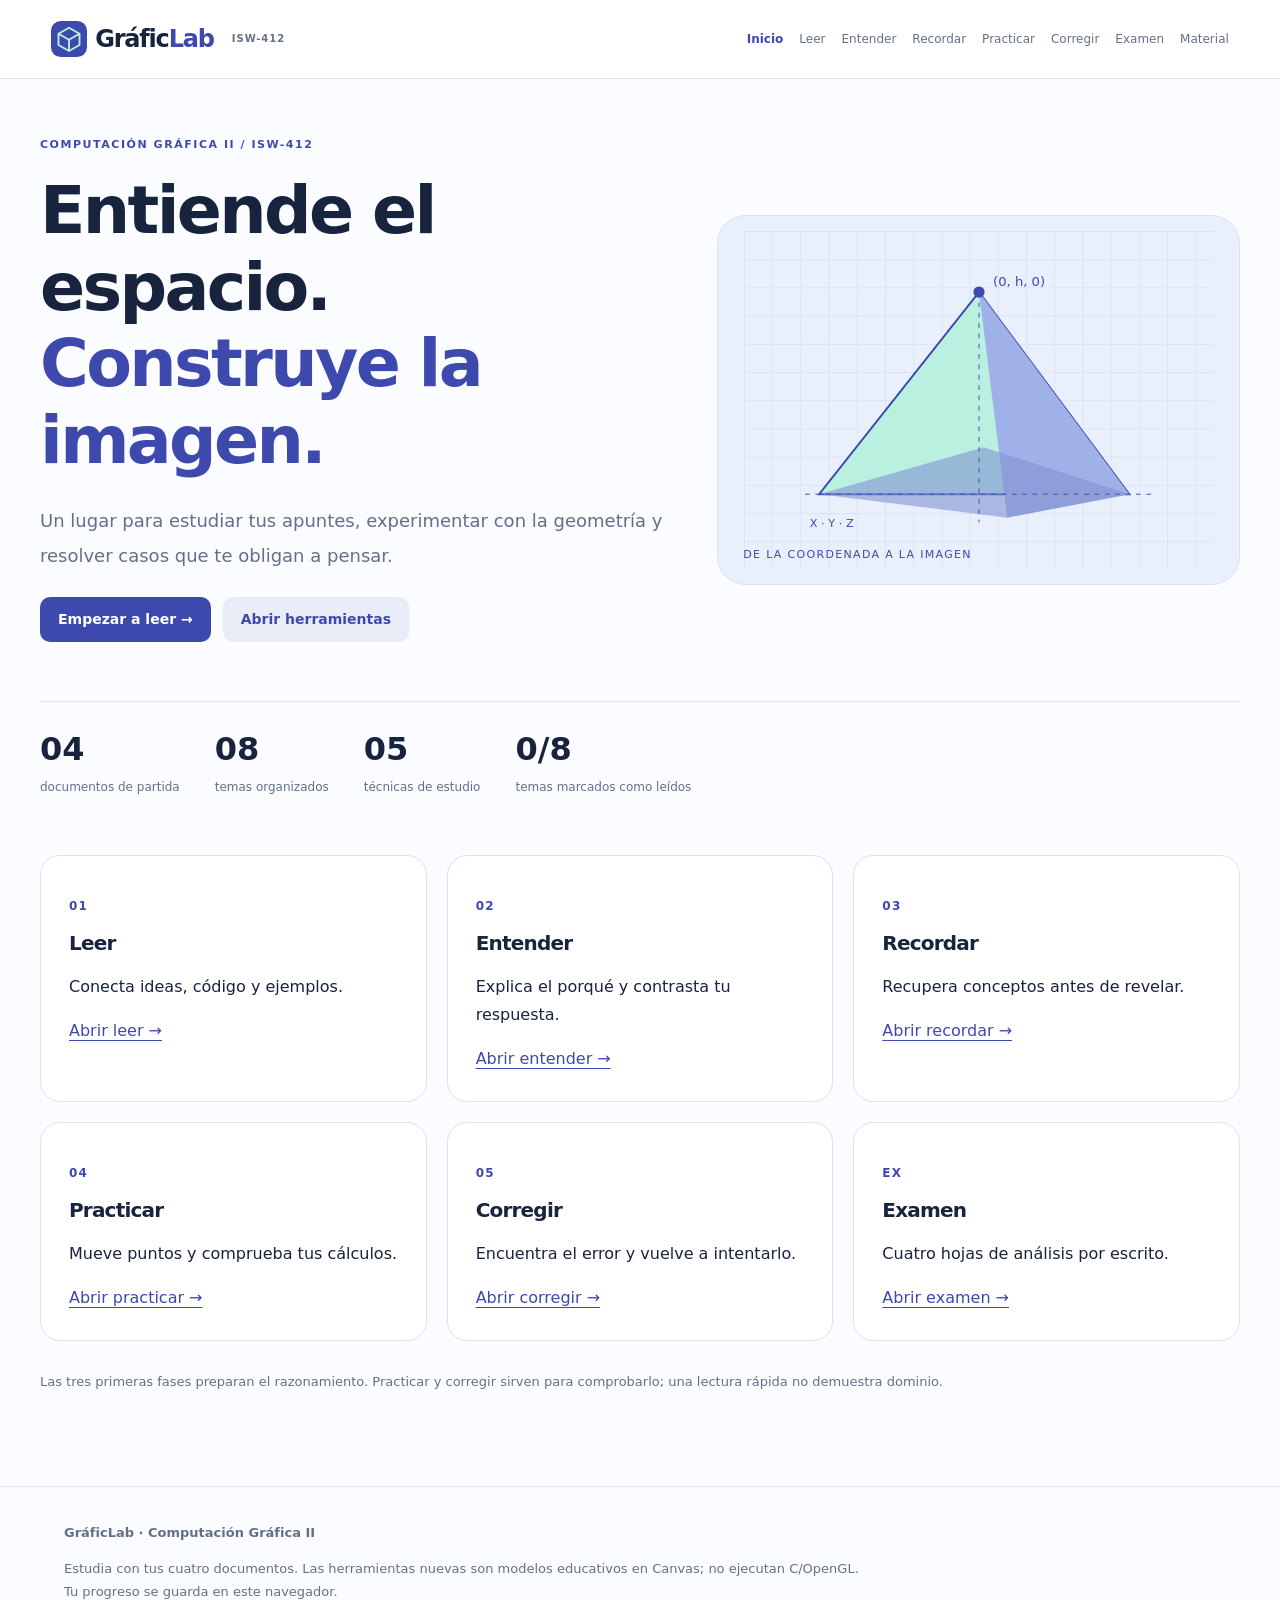
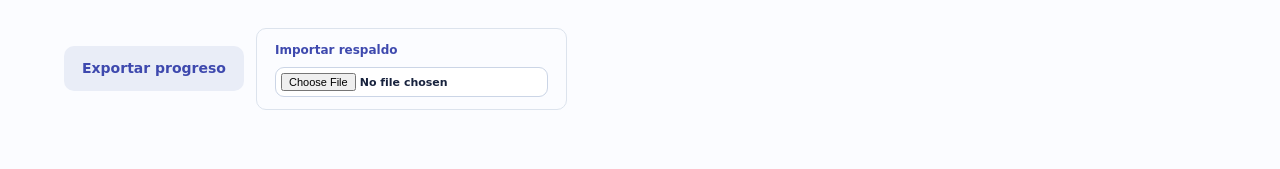
==== index.html @ 826cdf55 "first commit" ====
<!doctype html><html lang="es"><head><meta charset="utf-8"><meta name="viewport" content="width=device-width,initial-scale=1"><meta name="robots" content="noindex,nofollow"><title>Inicio · GráficLab</title><meta name="description" content="Estudio activo de Computación Gráfica II: OpenGL, vectores, matrices, proyecciones y profundidad."><link rel="icon" href="assets/mark.svg"><link rel="stylesheet" href="assets/style.css"><script type="module" src="js/app.js"></script></head><body data-page="index"><a class="skip" href="#main">Saltar al contenido</a><header class="top"><a class="brand" href="index.html"><img src="assets/mark.svg" width="36" height="36" alt="">Gráfic<span>Lab</span><small>ISW-412</small></a><nav aria-label="Estudio"><a href="index.html" aria-current="page">Inicio</a><a href="leer.html">Leer</a><a href="entender.html">Entender</a><a href="recordar.html">Recordar</a><a href="practicar.html">Practicar</a><a href="corregir.html">Corregir</a><a href="examen.html">Examen</a><a href="material.html">Material</a></nav></header><main id="main" tabindex="-1"></main><footer><strong>GráficLab · Computación Gráfica II</strong><p>Estudia con tus cuatro documentos. Las herramientas nuevas son modelos educativos en Canvas; no ejecutan C/OpenGL. Tu progreso se guarda en este navegador.</p><div class="actions"><button class="quiet" id="backup">Exportar progreso</button><label class="file-button">Importar respaldo<input id="restore" type="file" accept="application/json"></label></div><output id="global-status" role="status"></output></footer></body></html>
---- assets/style.css ----
:root{--ink:#18233e;--muted:#637088;--accent:#3e49ae;--line:#dce3ed;--mint:#b9f0df;--paper:#fbfcff;--soft:#eff2fa}*{box-sizing:border-box}html{scroll-behavior:smooth;scroll-padding-top:110px}body{margin:0;background:var(--paper);color:var(--ink);font:16px/1.75 system-ui,-apple-system,'Segoe UI',sans-serif}h1,h2,h3{line-height:1.15;letter-spacing:-.04em}h1{font-size:clamp(38px,5.2vw,76px);max-width:900px;margin:18px 0 26px;font-weight:760}h2{font-size:30px;margin:10px 0 22px}h3{font-size:20px;line-height:1.4;margin:0 0 14px}em{font-style:normal;color:var(--accent)}a{color:var(--accent);text-underline-offset:4px}.top{position:sticky;top:0;z-index:10;background:#ffffffed;backdrop-filter:blur(12px);border-bottom:1px solid var(--line);padding:18px 4%;display:flex;align-items:center;justify-content:space-between;gap:25px}.brand{display:flex;align-items:center;gap:8px;text-decoration:none;color:var(--ink);font-size:24px;font-weight:800;letter-spacing:-.05em}.brand span{color:var(--accent);margin-left:-8px}.brand small{font-size:10px;color:var(--muted);letter-spacing:.1em;margin-left:10px}.top nav{display:flex;flex-wrap:wrap;gap:16px;font-size:12px}.top nav a{color:var(--muted);text-decoration:none}.top nav a[aria-current]{color:var(--accent);font-weight:800}main{max-width:1360px;margin:0 auto;padding:56px 40px 80px;min-height:70vh}.eyebrow{font-size:11px;letter-spacing:.14em;color:var(--accent);font-weight:800;margin:0}.intro{font-size:18px;color:var(--muted);max-width:780px;line-height:1.9}.hero{display:grid;grid-template-columns:1.2fr 1fr;gap:50px;align-items:center}.hero-art{min-height:370px;background:#eaf0fb;border:1px solid var(--line);border-radius:28px;display:grid;place-items:center;position:relative;overflow:hidden}.hero-art svg{width:92%;max-width:470px}.hero-art small{position:absolute;bottom:20px;left:25px;font-size:11px;letter-spacing:.12em;color:var(--accent)}.actions{display:flex;flex-wrap:wrap;gap:12px;align-items:center;margin:24px 0}button,.button,.file-button{font:inherit;border:0;border-radius:10px;background:var(--accent);color:white;padding:12px 18px;cursor:pointer;font-size:14px;font-weight:600;text-decoration:none;line-height:1.5}button:hover,.button:hover{filter:brightness(.94)}button:disabled{opacity:.5;cursor:not-allowed}.quiet{background:#e9edf7;color:var(--accent)}button:focus-visible,a:focus-visible,summary:focus-visible{outline:3px solid #b28130;outline-offset:4px}input,select,textarea{font:inherit;border:1px solid #cbd5e6;border-radius:9px;padding:11px 13px;background:#fff;color:var(--ink);max-width:100%}label{display:block;font-size:13px}label input:not([type=checkbox]),label select,label textarea{display:block;width:100%;margin-top:8px}textarea{width:100%;min-height:120px;resize:vertical}.grid{display:grid;grid-template-columns:repeat(2,minmax(0,1fr));gap:20px;margin:30px 0}.grid.three{grid-template-columns:repeat(3,minmax(0,1fr))}.panel,.lesson{background:#fff;border:1px solid var(--line);border-radius:20px;padding:28px;min-width:0;margin:22px 0}.grid>.panel{margin:0}.panel p,.lesson p{overflow-wrap:anywhere}.panel small,.muted{color:var(--muted);font-size:13px}.lesson{scroll-margin-top:110px;padding:32px}.lesson .grid{margin:24px 0}.term{padding:22px;background:#f3f5fb;border-radius:14px;min-width:0}.term:nth-child(2n){background:#eff7f5}.term p{font-size:14px;margin-bottom:0}.key{border-left:3px solid var(--accent);padding:18px 22px;background:#f0eefb;border-radius:0 12px 12px 0;font-size:14px}.topic-links{display:flex;flex-wrap:wrap;gap:10px;margin:30px 0}.topic-links a{font-size:12px;padding:8px 13px;background:#edf1f8;border-radius:8px;text-decoration:none}pre{padding:20px;background:#17243d;color:#dcf0fa;border-radius:12px;font:13px/1.85 Consolas,monospace;white-space:pre-wrap;overflow-wrap:anywhere;max-width:100%}details{margin:22px 0;padding:18px;background:#f3f5fa;border:1px solid var(--line);border-radius:12px}summary{cursor:pointer;font-size:14px;font-weight:700}.answer{padding:18px 0 0;font-size:14px;color:#37526a}.note{margin:20px 0}.note summary{color:var(--muted)}.note textarea{margin-top:18px}.stats{display:flex;flex-wrap:wrap;gap:35px;padding:25px 0;margin-top:35px;border-top:1px solid var(--line)}.stats strong{display:block;font-size:32px;line-height:1.4}.stats span{font-size:12px;color:var(--muted)}.step-number{font-size:12px;color:var(--accent);font-weight:800;letter-spacing:.1em}.tool-grid{display:grid;grid-template-columns:minmax(0,1.3fr) minmax(250px,1fr);gap:26px;align-items:start}.canvas-wrap{background:#eef2fa;border:1px solid var(--line);border-radius:18px;overflow:hidden}canvas{display:block;width:100%;height:auto}output{display:block;font-size:14px;line-height:1.8;white-space:pre-line}.tool-controls label{margin:15px 0}.tool-controls input[type=range]{width:100%;accent-color:var(--accent)}.tool-controls output{padding:16px;background:#edf5f3;border-radius:12px;margin-top:18px}.flash{width:100%;min-height:280px;text-align:left;background:linear-gradient(130deg,#eef0fc,#e3f5ef);color:var(--ink);padding:35px;border:1px solid #cddbdc;font-size:25px;font-weight:650;line-height:1.5}.flash small{display:block;font-size:12px;font-weight:400;margin-top:24px}.case textarea{margin-top:15px}.rating{display:flex;gap:10px;flex-wrap:wrap}.badge{display:inline-block;background:#e6f0eb;color:#306453;border-radius:7px;padding:4px 9px;font-size:11px}.frame{width:100%;height:690px;border:1px solid var(--line);border-radius:14px;background:white}.question{border-top:1px solid var(--line);padding:25px 0}.options{display:grid;gap:10px}.options button{text-align:left;background:#eff2fa;color:var(--ink)}.feedback{padding:18px;background:#ecf5ef;border-radius:10px;margin-top:16px}.file-button{background:transparent;color:var(--accent);border:1px solid var(--line);font-size:12px}.file-button input{display:block;font-size:11px;width:190px;padding:5px;margin-top:8px}footer{border-top:1px solid var(--line);padding:35px 5%;font-size:13px;color:var(--muted)}footer p{max-width:800px}.skip{position:fixed;top:-70px;left:20px;z-index:100;background:#fff;padding:10px}.skip:focus{top:10px}.exam-page{background:#fff;border:1px solid var(--line);padding:35px;border-radius:18px;margin:30px 0}.exam-meta{display:flex;flex-wrap:wrap;gap:20px;font-size:12px}.print-answer{display:none}
@media(max-width:1000px){.top{align-items:flex-start;flex-direction:column;gap:12px}.top nav{gap:14px}.hero{grid-template-columns:1fr}.hero-art{min-height:280px}.grid.three{grid-template-columns:repeat(2,minmax(0,1fr))}.tool-grid{grid-template-columns:1fr}.top .brand{font-size:22px}}
@media(max-width:600px){main{padding:32px 20px 55px}.grid,.grid.three{grid-template-columns:1fr}.panel,.lesson,.exam-page{padding:22px}h2{font-size:26px}.intro{font-size:16px}.top{padding:14px 20px}.brand small{display:none}.top nav{font-size:11px;gap:12px}.hero-art{min-height:240px}.flash{padding:25px;font-size:22px}.frame{height:560px}.tool-grid{gap:18px}}
@media(prefers-reduced-motion:reduce){html{scroll-behavior:auto}}
@page{size:A4;margin:13mm}@media print{.top,footer,.skip,.no-print,details,textarea{display:none!important}body,main{background:#fff!important;color:#000!important;margin:0!important;padding:0!important;font:10pt/1.4 Arial!important}.exam-page{border:0;padding:0;margin:0;break-after:page;border-radius:0}.exam-page:last-child{break-after:auto}.exam-page h2{font-size:16pt}.exam-page h3{font-size:11pt}.exam-page .case{break-inside:avoid;margin:4mm 0}.exam-page p{font-size:9pt}.print-answer{display:block;min-height:33mm;border-bottom:1px solid #ccc;white-space:pre-wrap}.exam-meta{font-size:8pt}.exam-page pre{background:white;color:black;border:1px solid #ccc}.exam-intro{display:none}}
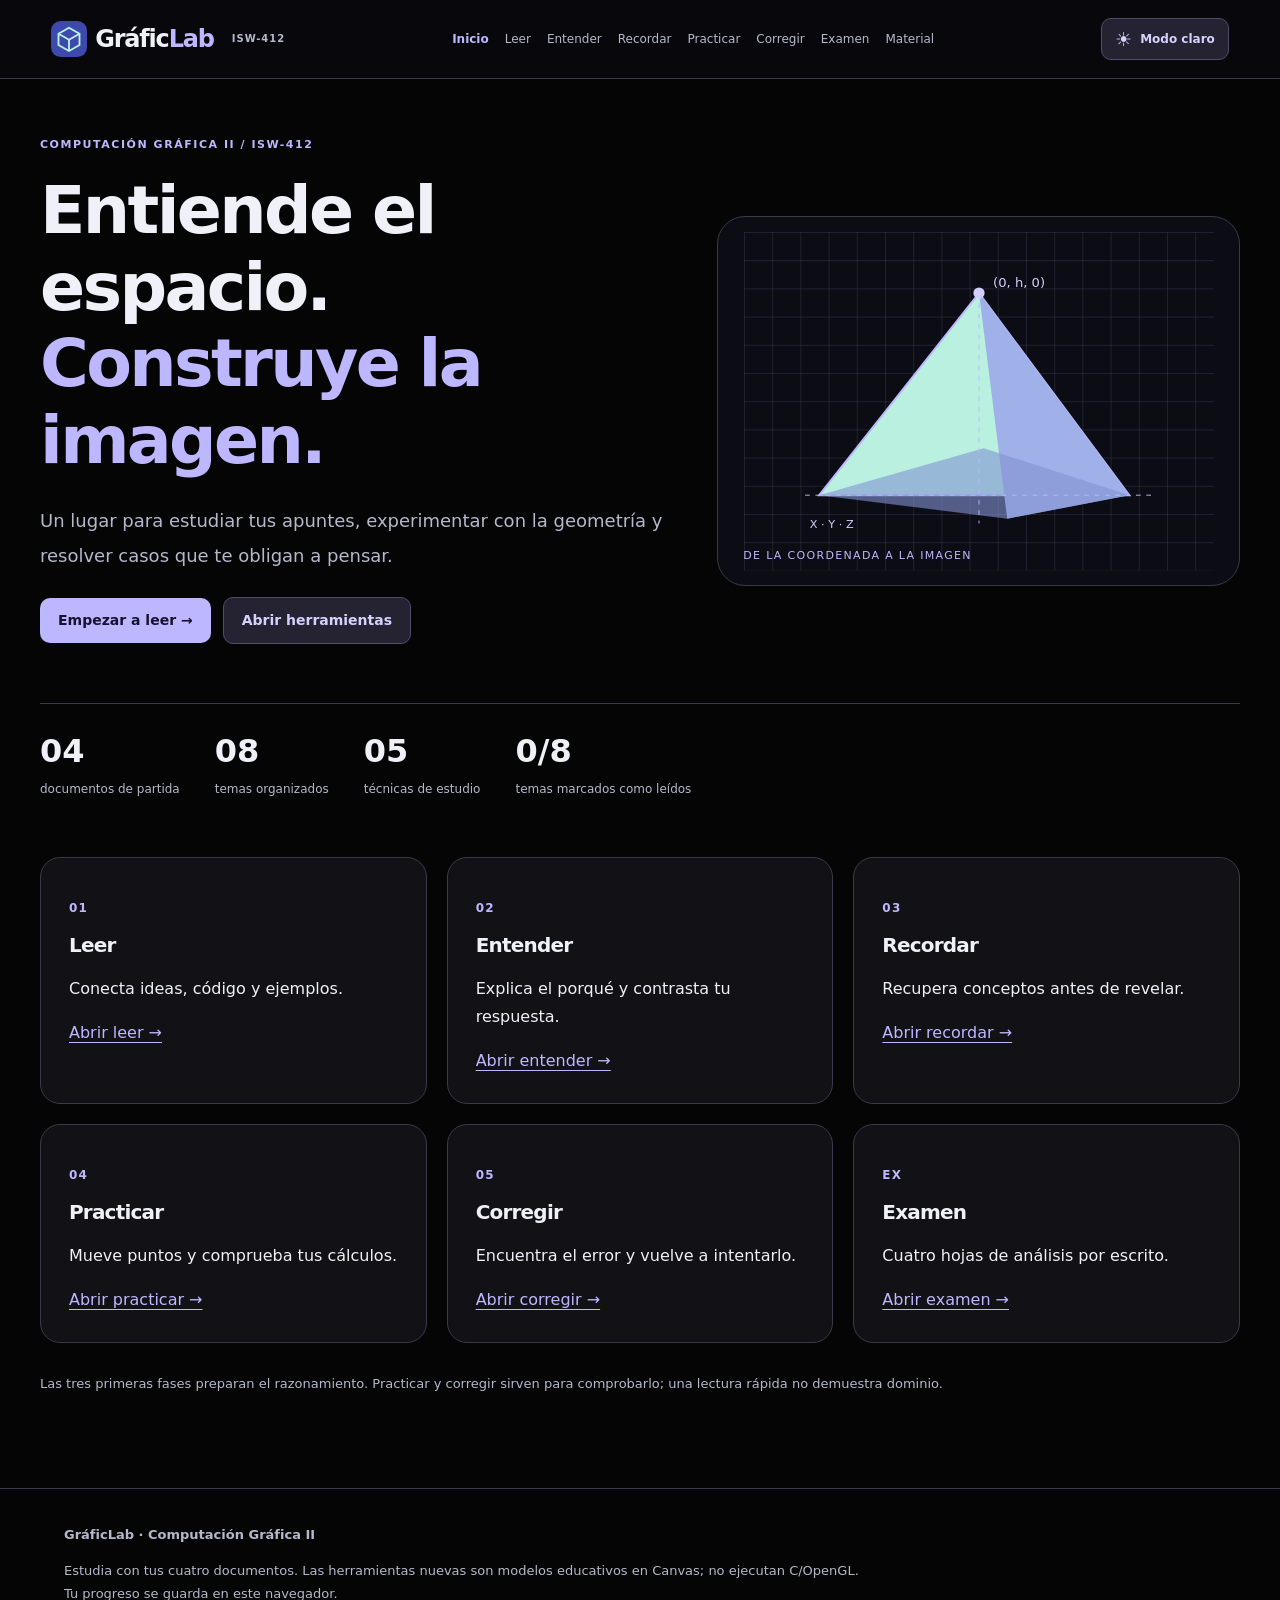
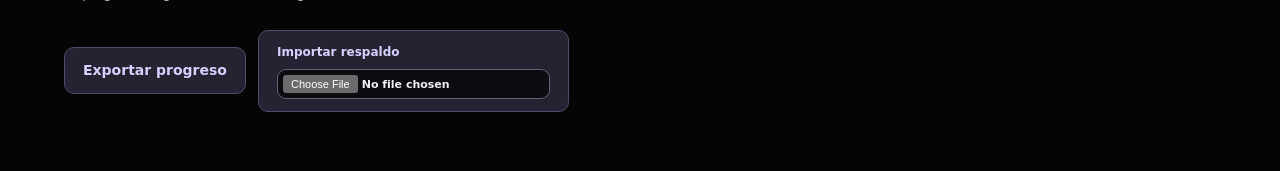
==== commit c8648875: "agregando modo Oscuro" ====
--- a/index.html
+++ b/index.html
@@ -1 +1 @@
-<!doctype html><html lang="es"><head><meta charset="utf-8"><meta name="viewport" content="width=device-width,initial-scale=1"><meta name="robots" content="noindex,nofollow"><title>Inicio · GráficLab</title><meta name="description" content="Estudio activo de Computación Gráfica II: OpenGL, vectores, matrices, proyecciones y profundidad."><link rel="icon" href="assets/mark.svg"><link rel="stylesheet" href="assets/style.css"><script type="module" src="js/app.js"></script></head><body data-page="index"><a class="skip" href="#main">Saltar al contenido</a><header class="top"><a class="brand" href="index.html"><img src="assets/mark.svg" width="36" height="36" alt="">Gráfic<span>Lab</span><small>ISW-412</small></a><nav aria-label="Estudio"><a href="index.html" aria-current="page">Inicio</a><a href="leer.html">Leer</a><a href="entender.html">Entender</a><a href="recordar.html">Recordar</a><a href="practicar.html">Practicar</a><a href="corregir.html">Corregir</a><a href="examen.html">Examen</a><a href="material.html">Material</a></nav></header><main id="main" tabindex="-1"></main><footer><strong>GráficLab · Computación Gráfica II</strong><p>Estudia con tus cuatro documentos. Las herramientas nuevas son modelos educativos en Canvas; no ejecutan C/OpenGL. Tu progreso se guarda en este navegador.</p><div class="actions"><button class="quiet" id="backup">Exportar progreso</button><label class="file-button">Importar respaldo<input id="restore" type="file" accept="application/json"></label></div><output id="global-status" role="status"></output></footer></body></html>+<!doctype html><html lang="es"><head><meta charset="utf-8"><meta name="viewport" content="width=device-width,initial-scale=1"><meta name="robots" content="noindex,nofollow"><title>Inicio · GráficLab</title><meta name="description" content="Estudio activo de Computación Gráfica II: OpenGL, vectores, matrices, proyecciones y profundidad."><link rel="icon" href="assets/mark.svg"><script src="js/theme.js?v=20261016-1"></script><link rel="stylesheet" href="assets/style.css"><link rel="stylesheet" href="assets/themes.css?v=20261016-1"><script type="module" src="js/app.js?v=20261016-1"></script></head><body data-page="index"><a class="skip" href="#main">Saltar al contenido</a><header class="top"><a class="brand" href="index.html"><img src="assets/mark.svg" width="36" height="36" alt="">Gráfic<span>Lab</span><small>ISW-412</small></a><nav aria-label="Estudio"><a href="index.html" aria-current="page">Inicio</a><a href="leer.html">Leer</a><a href="entender.html">Entender</a><a href="recordar.html">Recordar</a><a href="practicar.html">Practicar</a><a href="corregir.html">Corregir</a><a href="examen.html">Examen</a><a href="material.html">Material</a></nav></header><main id="main" tabindex="-1"></main><footer><strong>GráficLab · Computación Gráfica II</strong><p>Estudia con tus cuatro documentos. Las herramientas nuevas son modelos educativos en Canvas; no ejecutan C/OpenGL. Tu progreso se guarda en este navegador.</p><div class="actions"><button class="quiet" id="backup">Exportar progreso</button><label class="file-button">Importar respaldo<input id="restore" type="file" accept="application/json"></label></div><output id="global-status" role="status"></output></footer></body></html>
--- a/assets/themes.css
+++ b/assets/themes.css
@@ -0,0 +1,28 @@
+/* Shared black appearance across the eight study sections. */
+.top{flex-wrap:wrap;gap:18px}.top nav{flex:1;justify-content:center}
+.theme-toggle{display:inline-flex;align-items:center;gap:8px;white-space:nowrap;border:1px solid var(--line);background:#eeeefe;color:#3e49ae;font-size:12px;padding:9px 13px;min-height:42px}.theme-toggle span{font-size:19px;line-height:1}
+html[data-theme=light]{color-scheme:light}
+html[data-theme=dark]{color-scheme:dark;--ink:#eff0f8;--muted:#b5b8cb;--accent:#bcb7ff;--line:#383a4b;--mint:#3d725b;--paper:#050505;--soft:#181820}
+[data-theme=dark] body{background:var(--paper);color:var(--ink)}
+[data-theme=dark] .top{background:#09090df5}
+[data-theme=dark] :is(.panel,.lesson,.exam-page){background:#121216}
+[data-theme=dark] :is(.term,.term:nth-child(2n),details,.topic-links a,.options button){background:#1c1c24;color:var(--ink);border-color:var(--line)}
+[data-theme=dark] :is(.key,.feedback,.tool-controls output){background:#232136;color:#e8e5ff}
+[data-theme=dark] :is(input,select,textarea){background:#0b0b10;color:var(--ink);border-color:#626178}
+[data-theme=dark] :is(button,.button){background:#bcb7ff;color:#17132e}
+[data-theme=dark] :is(.quiet,.theme-toggle,.file-button){background:#252332;color:#d5d1ff;border:1px solid #514b6c}
+[data-theme=dark] .options button{background:#22212d;color:var(--ink);border:1px solid #514b6c}
+[data-theme=dark] .flash{background:linear-gradient(130deg,#242038,#171720);color:#f2efff;border-color:#5d5675}
+[data-theme=dark] .answer{color:#dbd8f0}
+[data-theme=dark] .badge{background:#35304a;color:#ded8ff}
+[data-theme=dark] :is(.hero-art,.canvas-wrap){background:#0c0d14;border-color:var(--line)}
+[data-theme=dark] .hero-art svg [stroke="#3e49ae"]{stroke:#bcb7ff}
+[data-theme=dark] .hero-art svg [fill="#3e49ae"]{fill:#d2cdff}
+[data-theme=dark] .hero-art svg #grid path{stroke:#35364a}
+[data-theme=dark] pre{background:#090a10;color:#e4e8f5;border:1px solid #363c50}
+[data-theme=dark] .skip{background:#1c192c;color:#ded8ff}
+input[type=range],input[type=checkbox]{accent-color:var(--accent)}
+:is(button,a,input,select,textarea,summary):focus-visible{outline:3px solid #c795e9;outline-offset:4px}
+@media(max-width:1100px){.top{flex-direction:row;align-items:center;justify-content:space-between}.top nav{order:3;flex-basis:100%;justify-content:flex-start}.top .brand small{display:none}.theme-toggle{margin-left:auto}}
+@media(max-width:600px){.theme-toggle{padding:8px 10px;font-size:11px}.top .brand{font-size:21px}.brand img{width:30px;height:30px}}
+@media print{.theme-toggle{display:none!important}html[data-theme=dark]{color-scheme:light;--ink:#000;--muted:#333;--paper:#fff;--line:#ccc;--accent:#000}html[data-theme=dark] :is(body,main,.exam-page,pre){background:#fff!important;color:#000!important}}
